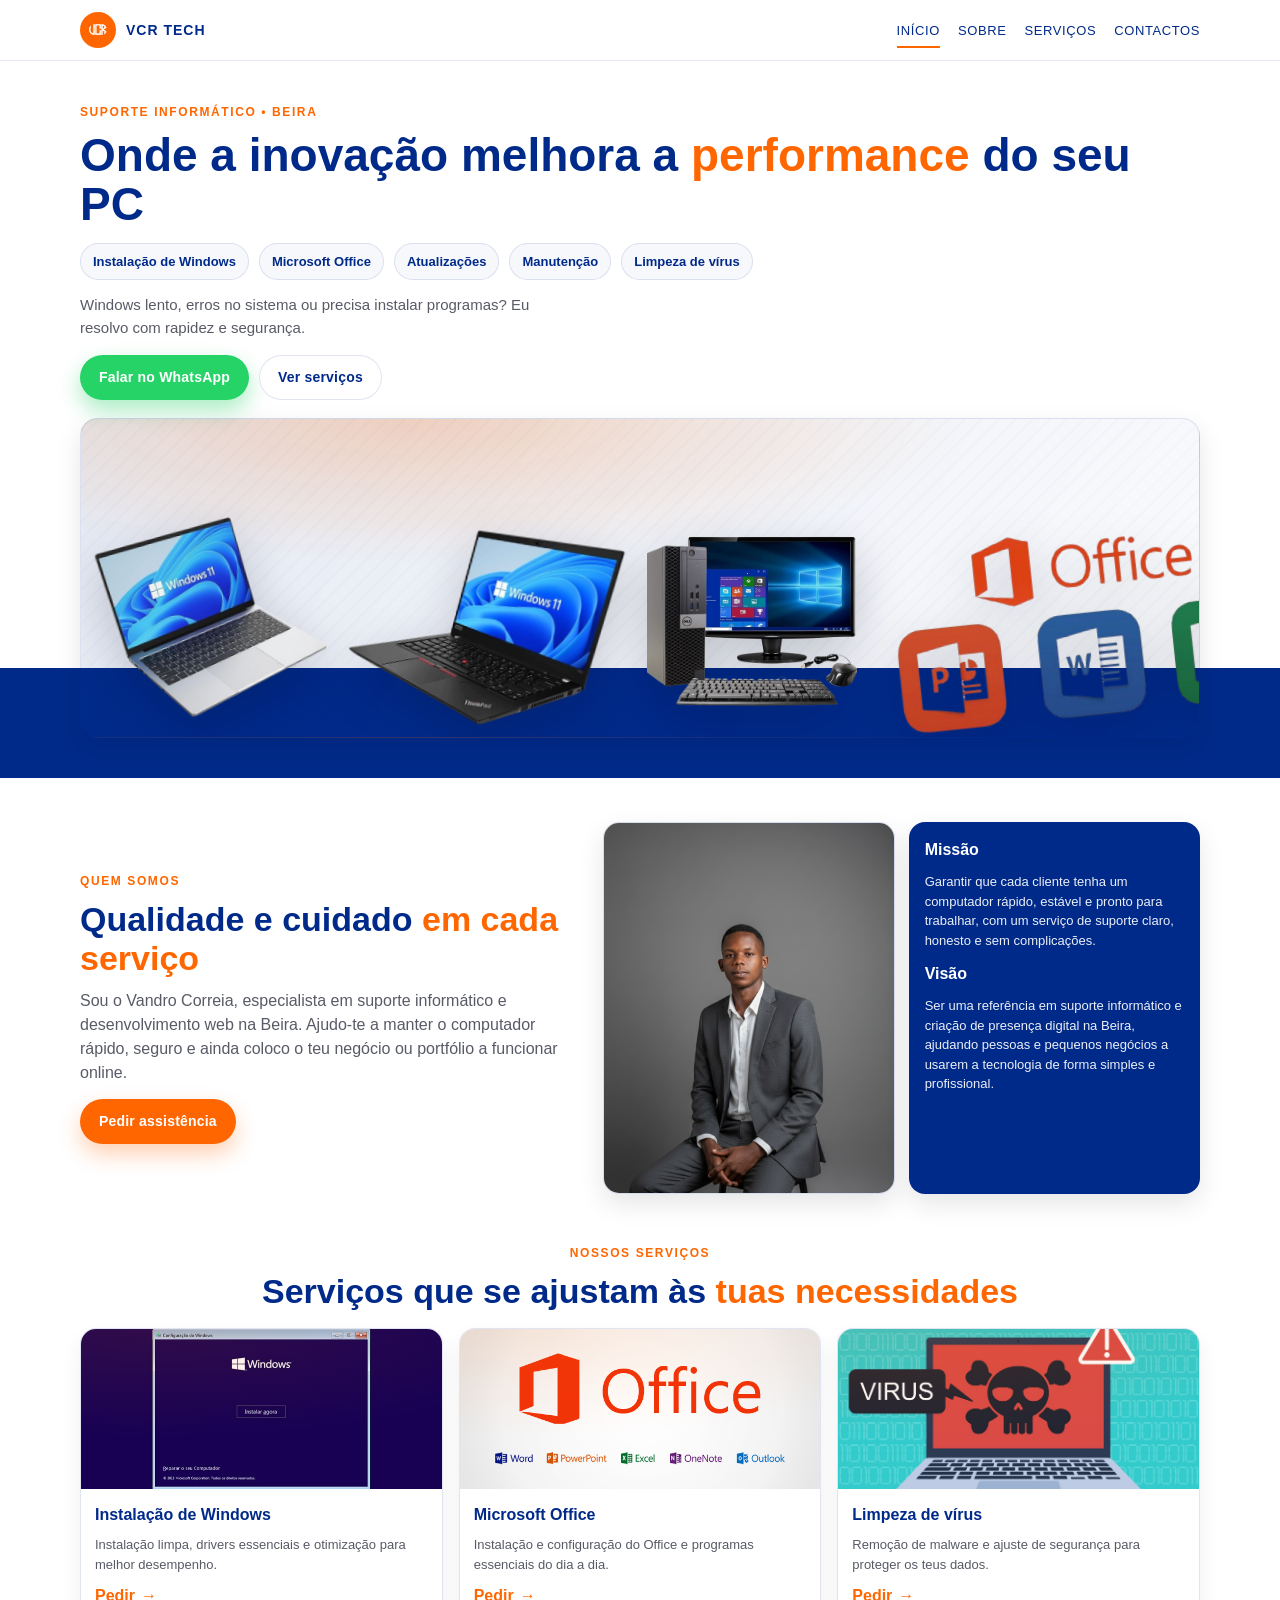
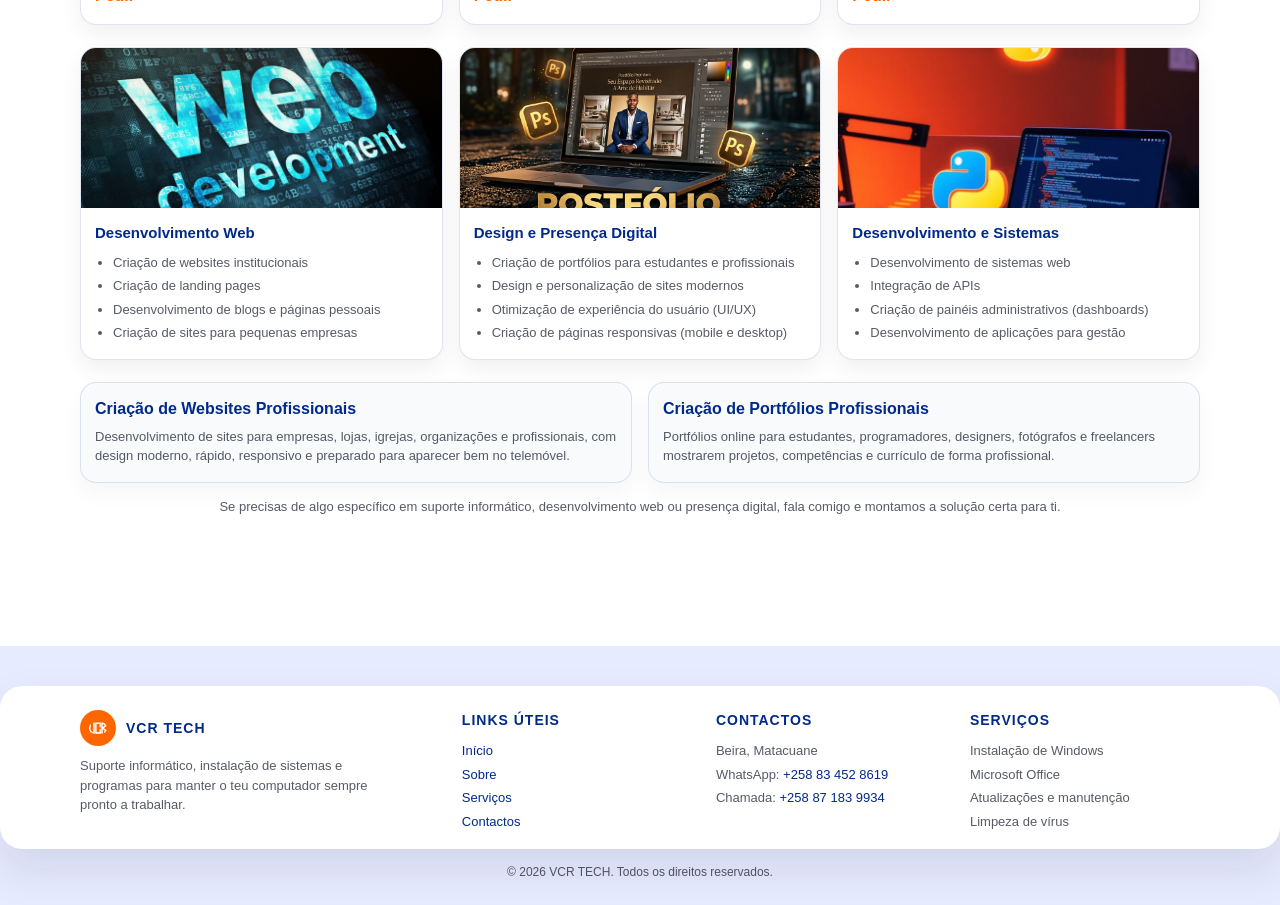
==== index.html @ 9ab08c41 "Novo commit Numero" ====
<!DOCTYPE html>
<html lang="pt">
<head>
    <meta charset="UTF-8">
    <meta name="viewport" content="width=device-width, initial-scale=1.0">
    <title>VCR TECH - Suporte Informático</title>
    <link rel="stylesheet" href="style.css">
</head>
<body>
    <header class="top-bar">
        <div class="container top-bar-inner">
            <div class="logo-area">
                <span class="logo-mark">
                    <img src="img/2.png" alt="VCR TECH logo">
                </span>
                <span class="logo-text">VCR TECH</span>
            </div>
            <nav>
                <ul>
                    <li><a href="#inicio">Início</a></li>
                    <li><a href="#sobre">Sobre</a></li>
                    <li><a href="#servicos">Serviços</a></li>
                    <li><a href="contactos.html">Contactos</a></li>
                </ul>
            </nav>
        </div>
    </header>

    <main>
        <section id="inicio" class="hero">
            <div class="container hero-inner">
                <div class="hero-copy">
                    <p class="eyebrow">Suporte Informático • Beira</p>
                    <h1 class="hero-title">
                        Onde a inovação melhora a
                        <span class="accent">performance</span> do seu PC
                    </h1>

                    <div class="chips" aria-label="Serviços rápidos">
                        <span class="chip">Instalação de Windows</span>
                        <span class="chip">Microsoft Office</span>
                        <span class="chip">Atualizações</span>
                        <span class="chip">Manutenção</span>
                        <span class="chip">Limpeza de vírus</span>
                    </div>

                    <p class="hero-subtitle">
                        Windows lento, erros no sistema ou precisa instalar programas? Eu resolvo com rapidez e segurança.
                    </p>

                    <div class="hero-actions">
                        <a href="https://wa.me/258845417450?text=Ol%C3%A1%2C%20vim%20do%20site%20VCR%20TECH%20e%20preciso%20de%20ajuda%20com%20o%20meu%20computador." target="_blank" rel="noopener" class="btn btn-whatsapp">Falar no WhatsApp</a>
                        <a href="#servicos" class="btn btn-ghost">Ver serviços</a>
                    </div>
                </div>
            </div>

            <div class="container hero-media">
                <div class="media-frame" role="region" aria-label="Galeria de computadores (animação)">
                    <div class="pc-marquee" aria-hidden="true">
                        <div class="pc-track">
                            <img src="img/pc1-removebg-preview.png" alt="">
                            <img src="img/pc2-removebg-preview.png" alt="">
                            <img src="img/pc3-removebg-preview.png" alt="">
                            <img src="img/office-removebg-preview.png" alt="">
                            <!-- repetição para loop suave -->
                            <img src="img/pc1-removebg-preview.png" alt="">
                            <img src="img/pc2-removebg-preview.png" alt="">
                            <img src="img/pc3-removebg-preview.png" alt="">
                          <img src="img/office-removebg-preview.png" alt="">
                        </div>
                    </div>
                </div>
            </div>

            <div class="hero-band" aria-hidden="true"></div>
        </section>

        <section id="sobre" class="about">
            <div class="container about-inner">
                <div class="about-copy">
                    <p class="section-kicker">Quem Somos</p>
                    <h2 class="section-title">
                        Qualidade e cuidado
                        <span class="accent">em cada serviço</span>
                    </h2>
                    <p class="section-text">
                        Sou o Vandro Correia, especialista em suporte informático e desenvolvimento web na Beira.
                        Ajudo-te a manter o computador rápido, seguro e ainda coloco o teu negócio ou portfólio a funcionar online.
                    </p>
                    <a href="contactos.html" class="btn btn-primary">Pedir assistência</a>
                </div>

                <div class="about-cards">
                    <div class="about-photo">
                        <img src="img/vcr1.png" alt="Vandro Correia - Especialista em suporte informático e desenvolvimento web">
                    </div>
                    <div class="mission-card">
                        <h3>Missão</h3>
                        <p>
                            Garantir que cada cliente tenha um computador rápido, estável e pronto para trabalhar, com um serviço de suporte claro, honesto e sem complicações.
                        </p>
                        <h3 style="margin-top:12px;">Visão</h3>
                        <p>
                            Ser uma referência em suporte informático e criação de presença digital na Beira, ajudando pessoas e pequenos negócios a usarem a tecnologia de forma simples e profissional.
                        </p>
                    </div>
                </div>
            </div>
        </section>

        <section id="servicos" class="services-section">
            <div class="container">
                <p class="section-kicker center">Nossos Serviços</p>
                <h2 class="section-title center">
                    Serviços que se ajustam às
                    <span class="accent">tuas necessidades</span>
                </h2>

                <div class="services-grid">
                    <article class="service-card">
                        <div class="service-media">
                            <img src="img/instala.jpg" alt="Instalação de Windows">
                        </div>
                        <div class="service-body">
                            <h3>Instalação de Windows</h3>
                            <p>Instalação limpa, drivers essenciais e otimização para melhor desempenho.</p>
                            <a class="service-link" href="contactos.html">Pedir</a>
                        </div>
                    </article>

                    <article class="service-card">
                        <div class="service-media">
                            <img src="img/office.png" alt="Instalação do Microsoft Office">
                        </div>
                        <div class="service-body">
                            <h3>Microsoft Office</h3>
                            <p>Instalação e configuração do Office e programas essenciais do dia a dia.</p>
                            <a class="service-link" href="#contactos">Pedir</a>
                        </div>
                    </article>

                    <article class="service-card">
                        <div class="service-media">
                            <img src="img/virus.jpg" alt="Limpeza de vírus e remoção de malware">
                        </div>
                        <div class="service-body">
                            <h3>Limpeza de vírus</h3>
                            <p>Remoção de malware e ajuste de segurança para proteger os teus dados.</p>
                            <a class="service-link" href="#contactos">Pedir</a>
                        </div>
                    </article>
                </div>

                <div class="services-category-grid">
                    <article class="service-card service-card-category">
                        <div class="service-media">
                            <img src="img/web.jpg" alt="Desenvolvimento de sites e portfólios">
                        </div>
                        <div class="service-body">
                            <h3>Desenvolvimento Web</h3>
                            <ul class="service-list">
                                <li>Criação de websites institucionais</li>
                              
                                <li>Criação de landing pages</li>
                                <li>Desenvolvimento de blogs e páginas pessoais</li>
                                <li>Criação de sites para pequenas empresas</li>
                            </ul>
                        </div>
                    </article>

                    <article class="service-card service-card-category">
                        <div class="service-media">
                            <img src="img/dpg.png" alt="Design de sites e presença digital">
                        </div>
                        <div class="service-body">
                            <h3>Design e Presença Digital</h3>
                            <ul class="service-list">
                                <li>Criação de portfólios para estudantes e profissionais</li>
                                <li>Design e personalização de sites modernos</li>
                                <li>Otimização de experiência do usuário (UI/UX)</li>
                                <li>Criação de páginas responsivas (mobile e desktop)</li>
                            </ul>
                        </div>
                    </article>

                    <article class="service-card service-card-category">
                        <div class="service-media">
                            <img src="img/sys.jpg" alt="Desenvolvimento de sistemas web e dashboards">
                        </div>
                        <div class="service-body">
                            <h3>Desenvolvimento e Sistemas</h3>
                            <ul class="service-list">
                                <li>Desenvolvimento de sistemas web</li>
                                <li>Integração de APIs</li>
                                <li>Criação de painéis administrativos (dashboards)</li>
                                <li>Desenvolvimento de aplicações para gestão</li>
                            </ul>
                        </div>
                    </article>

                </div>

                <div class="services-highlight">
                    <article class="services-highlight-card">
                        <h3>Criação de Websites Profissionais</h3>
                        <p>Desenvolvimento de sites para empresas, lojas, igrejas, organizações e profissionais, com design moderno, rápido, responsivo e preparado para aparecer bem no telemóvel.</p>
                    </article>

                    <article class="services-highlight-card">
                        <h3>Criação de Portfólios Profissionais</h3>
                        <p>Portfólios online para estudantes, programadores, designers, fotógrafos e freelancers mostrarem projetos, competências e currículo de forma profissional.</p>
                    </article>
                </div>

                <p class="services-extra">
                    Se precisas de algo específico em suporte informático, desenvolvimento web ou presença digital, fala comigo e montamos a solução certa para ti.
                </p>
            </div>
        </section>

    </main>

    <footer class="site-footer">
        <div class="footer-main">
            <div class="container footer-inner">
                <div class="footer-col footer-brand">
                    <div class="logo-area footer-logo">
                        <span class="logo-mark">
                            <img src="img/2.png" alt="VCR TECH logo">
                        </span>
                        <span class="logo-text">VCR TECH</span>
                    </div>
                    <p class="footer-text">
                        Suporte informático, instalação de sistemas e programas para manter o teu computador sempre pronto a trabalhar.
                    </p>
                </div>

                <div class="footer-col">
                    <h4>Links úteis</h4>
                    <ul>
                        <li><a href="#inicio">Início</a></li>
                        <li><a href="#sobre">Sobre</a></li>
                        <li><a href="#servicos">Serviços</a></li>
                        <li><a href="contactos.html">Contactos</a></li>
                    </ul>
                </div>

                <div class="footer-col">
                    <h4>Contactos</h4>
                    <ul>
                        <li>Beira, Matacuane</li>
                        <li>WhatsApp: <a href="https://wa.me/258834528619" target="_blank">+258 83 452 8619</a></li>
                        <li>Chamada: <a href="tel:+258871839934">+258 87 183 9934</a></li>
                    </ul>
                </div>

                <div class="footer-col">
                    <h4>Serviços</h4>
                    <ul>
                        <li>Instalação de Windows</li>
                        <li>Microsoft Office</li>
                        <li>Atualizações e manutenção</li>
                        <li>Limpeza de vírus</li>
                    </ul>
                </div>
            </div>
        </div>
        <div class="footer-bottom">
            <span>© <span id="year"></span> VCR TECH. Todos os direitos reservados.</span>
        </div>
    </footer>

    <script>
        // Atualiza o ano automaticamente
        document.getElementById('year').textContent = new Date().getFullYear();

        // Destacar link de navegação conforme a secção visível
        const navLinks = document.querySelectorAll('header nav a');
        const sections = document.querySelectorAll('main section[id]');

        const observer = new IntersectionObserver(
            (entries) => {
                entries.forEach(entry => {
                    if (entry.isIntersecting) {
                        const id = entry.target.getAttribute('id');
                        navLinks.forEach(link => {
                            link.classList.toggle(
                                'active',
                                link.getAttribute('href') === `#${id}`
                            );
                        });
                    }
                });
            },
            {
                root: null,
                threshold: 0.5,
            }
        );

        sections.forEach(section => observer.observe(section));
    </script>
</body>
</html>
---- style.css ----
/* Layout inspirado na referência (azul + laranja) */
:root {
    --blue: #002a8a;
    --orange: #ff6600;
    --bg: #ffffff;
    --text: #0f172a;
    --muted: rgba(2, 6, 23, 0.66);
    --card: #ffffff;
    --line: rgba(0, 42, 138, 0.12);
    --shadow: 0 10px 26px rgba(2, 6, 23, 0.10);
    --radius: 16px;
}

* { box-sizing: border-box; margin: 0; padding: 0; }

html { scroll-behavior: smooth; }

body {
    font-family: Arial, Helvetica, sans-serif;
    background: var(--bg);
    color: var(--blue);
    line-height: 1.5;
}

a { color: inherit; }

.container {
    width: min(1120px, 100% - 48px);
    margin-inline: auto;
}

/* Top bar */
.top-bar {
    position: sticky;
    top: 0;
    z-index: 50;
    background: rgba(255, 255, 255, 0.86);
    backdrop-filter: blur(8px);
    border-bottom: 1px solid rgba(0, 42, 138, 0.10);
}

.top-bar-inner {
    display: flex;
    align-items: center;
    justify-content: space-between;
    padding: 12px 0;
    gap: 14px;
}

.logo-area {
    display: flex;
    align-items: center;
    gap: 10px;
    font-weight: 800;
    color: var(--blue);
}

.logo-mark {
    width: 36px;
    height: 36px;
    border-radius: 999px;
    background: #ff6600; /* fundo circular laranja */
    display: inline-flex;
    align-items: center;
    justify-content: center;
}

.logo-mark img {
    width: 80%;
    height: 80%;
    border-radius: 0;
    object-fit: contain;
    display: block;
}

.logo-text {
    font-size: 14px;
    text-transform: uppercase;
    letter-spacing: 1px;
}

nav ul {
    list-style: none;
    display: flex;
    gap: 18px;
    align-items: center;
}

nav a {
    text-decoration: none;
    font-size: 13px;
    text-transform: uppercase;
    letter-spacing: 0.6px;
    padding: 8px 0;
    border-bottom: 2px solid transparent;
    transition: 0.15s ease;
}

nav a.active,
nav a:hover {
    border-bottom-color: var(--orange);
}

main { padding: 24px 0 60px; }

/* Buttons */
.btn {
    display: inline-flex;
    align-items: center;
    justify-content: center;
    gap: 8px;
    padding: 11px 18px;
    border-radius: 999px;
    text-decoration: none;
    font-weight: 800;
    letter-spacing: 0.2px;
    font-size: 14px;
    border: 1px solid transparent;
    transition: 0.15s ease;
    user-select: none;
}

.btn-primary {
    background: var(--orange);
    color: #fff;
    box-shadow: 0 10px 22px rgba(255, 102, 0, 0.30);
}

.btn-primary:hover { transform: translateY(-1px); }

.btn-ghost {
    background: #fff;
    border-color: var(--line);
    color: var(--blue);
}

.btn-whatsapp {
    background: #25d366;
    color: #ffffff;
    box-shadow: 0 10px 22px rgba(37, 211, 102, 0.40);
}

.btn-whatsapp:hover {
    transform: translateY(-1px);
    background: #1ebe5d;
}

.btn-ghost:hover { border-color: rgba(0, 42, 138, 0.22); }

.btn-small { padding: 9px 14px; font-size: 13px; }

/* Hero */
.hero { position: relative; }

.hero-inner {
    display: grid;
    grid-template-columns: 1fr;
    gap: 22px;
    align-items: start;
    padding: 18px 0 0;
}

.eyebrow {
    color: var(--orange);
    text-transform: uppercase;
    letter-spacing: 1.6px;
    font-size: 12px;
    font-weight: 800;
    margin-bottom: 10px;
}

.hero-title {
    font-size: clamp(30px, 4vw, 46px);
    line-height: 1.06;
    margin-bottom: 14px;
    color: var(--blue);
}

.accent { color: var(--orange); }

.chips {
    display: flex;
    flex-wrap: wrap;
    gap: 10px;
    margin: 8px 0 14px;
}

.chip {
    display: inline-flex;
    align-items: center;
    padding: 8px 12px;
    border-radius: 999px;
    border: 1px solid rgba(0, 42, 138, 0.12);
    background: rgba(0, 42, 138, 0.03);
    color: var(--blue);
    font-weight: 700;
    font-size: 13px;
}

.hero-subtitle {
    max-width: 56ch;
    color: var(--muted);
    font-size: 15px;
    margin-bottom: 16px;
}

.hero-actions { display: flex; gap: 10px; flex-wrap: wrap; }

.hero-media { margin-top: 18px; position: relative; z-index: 2; }

.media-frame {
    height: clamp(200px, 28vw, 320px);
    border-radius: 18px;
    background:
        radial-gradient(1000px 260px at 30% 0%, rgba(255, 102, 0, 0.22), transparent 55%),
        linear-gradient(120deg, rgba(0, 42, 138, 0.10), rgba(0, 42, 138, 0.02));
    border: 1px solid var(--line);
    box-shadow: var(--shadow);
    position: relative;
    overflow: hidden;
}

.media-frame::before {
    content: "";
    position: absolute;
    inset: 0;
    background:
        repeating-linear-gradient(135deg, rgba(0, 42, 138, 0.08) 0 2px, transparent 2px 12px);
    opacity: 0.25;
}

/* “Vídeo” falso: PCs passando automaticamente */
.pc-marquee {
    position: absolute;
    inset: 0;
    display: flex;
    align-items: flex-end;
    padding: 16px 18px;
}

.pc-track {
    display: flex;
    align-items: flex-end;
    gap: 26px;
    width: max-content;
    animation: pcScroll 14s linear infinite;
    will-change: transform;
}

.pc-track img {
    height: clamp(120px, 18vw, 210px);
    width: auto;
    object-fit: contain;
    filter: drop-shadow(0 16px 24px rgba(2, 6, 23, 0.20));
    user-select: none;
    pointer-events: none;
}

.pc-track img:nth-child(1),
.pc-track img:nth-child(4) {
    transform: rotate(-6deg) translateY(8px);
}

.pc-track img:nth-child(2),
.pc-track img:nth-child(5) {
    transform: rotate(6deg) translateY(12px);
}

.pc-track img:nth-child(3),
.pc-track img:nth-child(6) {
    transform: translateY(0);
}

@keyframes pcScroll {
    0% {
        transform: translateX(0);
    }
    100% {
        transform: translateX(-50%);
    }
}

@media (prefers-reduced-motion: reduce) {
    .pc-track { animation: none; }
}

.hero-band {
    margin-top: -70px;
    height: 110px;
    background: var(--blue);
}

/* Sections */
.section-kicker {
    color: var(--orange);
    font-weight: 900;
    text-transform: uppercase;
    letter-spacing: 1.6px;
    font-size: 12px;
    margin-bottom: 10px;
}

.section-title {
    font-size: clamp(26px, 3vw, 34px);
    line-height: 1.12;
    color: var(--blue);
    margin-bottom: 12px;
}

.section-text {
    color: var(--muted);
    max-width: 60ch;
    margin-bottom: 14px;
}

.center { text-align: center; }

/* About */
.about { padding: 44px 0 10px; }

.about-inner {
    display: grid;
    grid-template-columns: 1.05fr 1.25fr;
    gap: 22px;
    align-items: center;
}

.about-cards {
    display: grid;
    grid-template-columns: 1fr 1fr;
    gap: 14px;
    align-items: stretch;
}

.about-photo {
    min-height: 220px;
    border-radius: var(--radius);
    border: 1px solid var(--line);
    box-shadow: var(--shadow);
    background: #f3f5fb;
    overflow: hidden;
    display: flex;
}

.about-photo img {
    width: 100%;
    height: 100%;
    min-height: 220px;
    object-fit: cover;
    object-position: center;
    display: block;
}

.mission-card {
    border-radius: var(--radius);
    background: var(--blue);
    color: #fff;
    padding: 16px;
    box-shadow: var(--shadow);
}

.mission-card h3 { font-size: 16px; margin-bottom: 10px; }
.mission-card p { opacity: 0.92; font-size: 13px; }
.mission-actions { margin-top: 12px; }
.mission-card .btn-ghost { background: rgba(255, 255, 255, 0.12); border-color: rgba(255, 255, 255, 0.22); color: #fff; }

/* Services */
.services-section { padding: 40px 0 10px; }

.services-grid {
    display: grid;
    grid-template-columns: repeat(3, minmax(0, 1fr));
    gap: 16px;
    margin-top: 18px;
}

.services-extra {
    margin-top: 14px;
    text-align: center;
    font-size: 13px;
    color: var(--muted);
}

.services-category-grid {
    margin-top: 22px;
    display: grid;
    grid-template-columns: repeat(3, minmax(0, 1fr));
    gap: 16px;
}

.service-card-category .service-body h3 {
    font-size: 15px;
    margin-bottom: 8px;
}

.service-list {
    list-style: disc;
    padding-left: 18px;
    color: var(--muted);
    font-size: 13px;
    display: flex;
    flex-direction: column;
    gap: 4px;
}

.services-highlight {
    margin-top: 22px;
    display: grid;
    grid-template-columns: repeat(2, minmax(0, 1fr));
    gap: 16px;
}

.services-highlight-card {
    border-radius: var(--radius);
    border: 1px solid var(--line);
    background: #f8fafc;
    padding: 14px 14px 16px;
    box-shadow: 0 10px 22px rgba(2, 6, 23, 0.04);
}

.services-highlight-card h3 {
    font-size: 16px;
    margin-bottom: 6px;
    color: var(--blue);
}

.services-highlight-card p {
    font-size: 13px;
    color: var(--muted);
}

.service-card {
    border-radius: var(--radius);
    overflow: hidden;
    border: 1px solid var(--line);
    background: var(--card);
    box-shadow: 0 10px 22px rgba(2, 6, 23, 0.06);
}

.service-media {
    height: 160px;
    position: relative;
    overflow: hidden;
    background: #f3f5fb;
}

.service-media img {
    width: 100%;
    height: 100%;
    object-fit: cover;
    display: block;
}

.service-media::after {
    content: "";
    position: absolute;
    inset: 0;
    background: radial-gradient(700px 180px at 20% 0%, rgba(255, 102, 0, 0.18), transparent 60%);
    pointer-events: none;
    opacity: 0.6;
}

.service-body { padding: 14px 14px 16px; }
.service-body h3 { font-size: 16px; margin-bottom: 8px; color: var(--blue); }
.service-body p { color: var(--muted); font-size: 13px; margin-bottom: 10px; }

.service-link {
    display: inline-flex;
    align-items: center;
    gap: 6px;
    color: var(--orange);
    font-weight: 900;
    text-decoration: none;
}

.service-link::after { content: "→"; }

/* Contact */
.contact-section { padding: 40px 0 0; }

.contact-card {
    border-radius: var(--radius);
    padding: 18px 18px 20px;
    background: var(--orange);
    color: #ffffff;
    box-shadow: 0 14px 32px rgba(255, 102, 0, 0.22);
}

.contact-card h2 { font-size: 20px; margin-bottom: 8px; }
.contact-name { font-weight: 900; font-size: 16px; }
.contact-city { font-size: 13px; opacity: 0.92; margin-top: 2px; }

.phones {
    margin: 10px 0 10px;
    display: flex;
    flex-direction: column;
    gap: 8px;
}

.phone-item {
    display: flex;
    flex-wrap: wrap;
    gap: 8px;
    align-items: baseline;
    color: #ffffff;
    text-decoration: none;
    font-size: 14px;
}

.phone-item:hover { text-decoration: underline; }
.phone-label { font-weight: 800; }
.phone-number { font-weight: 900; }
.contact-note { font-size: 13px; opacity: 0.95; max-width: 70ch; }

.contact-page {
    padding: 40px 0 40px;
}

.contact-layout {
    display: grid;
    grid-template-columns: minmax(0, 0.9fr) minmax(0, 1.2fr);
    gap: 28px;
    align-items: flex-start;
}

.contact-info-block h2 {
    font-size: 20px;
    margin-bottom: 8px;
    color: var(--blue);
}

.contact-text {
    font-size: 14px;
    color: var(--muted);
    margin-bottom: 16px;
}

.contact-info-group {
    margin-bottom: 16px;
}

.contact-info-group h3 {
    font-size: 14px;
    font-weight: 800;
    margin-bottom: 4px;
    color: var(--orange);
}

.contact-lines {
    font-size: 13px;
    color: var(--muted);
}

.contact-lines a {
    color: var(--blue);
    text-decoration: none;
}

.contact-lines a:hover {
    text-decoration: underline;
}

.contact-form-block h2 {
    font-size: 20px;
    margin-bottom: 12px;
    color: var(--blue);
}

.contact-form {
    border-radius: var(--radius);
    border: 1px solid var(--line);
    padding: 16px 16px 18px;
    background: #ffffff;
    box-shadow: var(--shadow);
}

.form-row {
    display: flex;
    flex-direction: column;
    gap: 6px;
    margin-bottom: 12px;
}

.form-row label {
    font-size: 13px;
    font-weight: 700;
    color: var(--blue);
}

.form-row input,
.form-row textarea {
    border-radius: 8px;
    border: 1px solid var(--line);
    padding: 8px 10px;
    font-size: 14px;
    font-family: inherit;
}

.form-row input:focus,
.form-row textarea:focus {
    outline: 2px solid rgba(0, 42, 138, 0.30);
    outline-offset: 1px;
}

/* Footer */
.site-footer {
    margin-top: 60px;
    padding: 40px 0 24px;
    background: #e7ebff;
    color: var(--text);
}

.footer-main {
    background: #ffffff;
    padding: 24px 0 18px;
    border-radius: 22px;
    box-shadow: 0 20px 45px rgba(15, 23, 42, 0.10);
}

.footer-inner {
    display: grid;
    grid-template-columns: 1.4fr repeat(3, minmax(0, 0.9fr));
    gap: 24px;
    align-items: flex-start;
}

.footer-logo .logo-text { color: var(--blue); }

.footer-text {
    margin-top: 10px;
    font-size: 13px;
    max-width: 40ch;
    color: var(--muted);
}

.footer-col h4 {
    font-size: 14px;
    font-weight: 800;
    margin-bottom: 10px;
    text-transform: uppercase;
    letter-spacing: 1px;
    color: var(--blue);
}

.footer-col ul {
    list-style: none;
    font-size: 13px;
    display: flex;
    flex-direction: column;
    gap: 4px;
    color: var(--muted);
}

.footer-col a {
    color: var(--blue);
    text-decoration: none;
}

.footer-col a:hover { text-decoration: underline; }

.footer-bottom {
    margin-top: 14px;
    text-align: center;
    font-size: 12px;
    color: rgba(15, 23, 42, 0.7);
}

/* Responsive */
@media (max-width: 900px) {
    nav ul { gap: 12px; }

    .hero-inner {
        grid-template-columns: 1fr;
        gap: 14px;
    }

    .about-inner { grid-template-columns: 1fr; }
    .about-cards { grid-template-columns: 1fr; }
    .contact-layout { grid-template-columns: 1fr; }
 
    .services-grid { grid-template-columns: 1fr; }
    .services-category-grid { grid-template-columns: 1fr; }
    .services-highlight { grid-template-columns: 1fr; }
}

@media (max-width: 640px) {
    .container { width: min(1120px, 100% - 28px); }

    .top-bar-inner {
        flex-wrap: wrap;
        justify-content: center;
    }

    nav ul {
        width: 100%;
        justify-content: center;
        flex-wrap: wrap;
    }

    .hero-band { margin-top: -60px; height: 96px; }
}
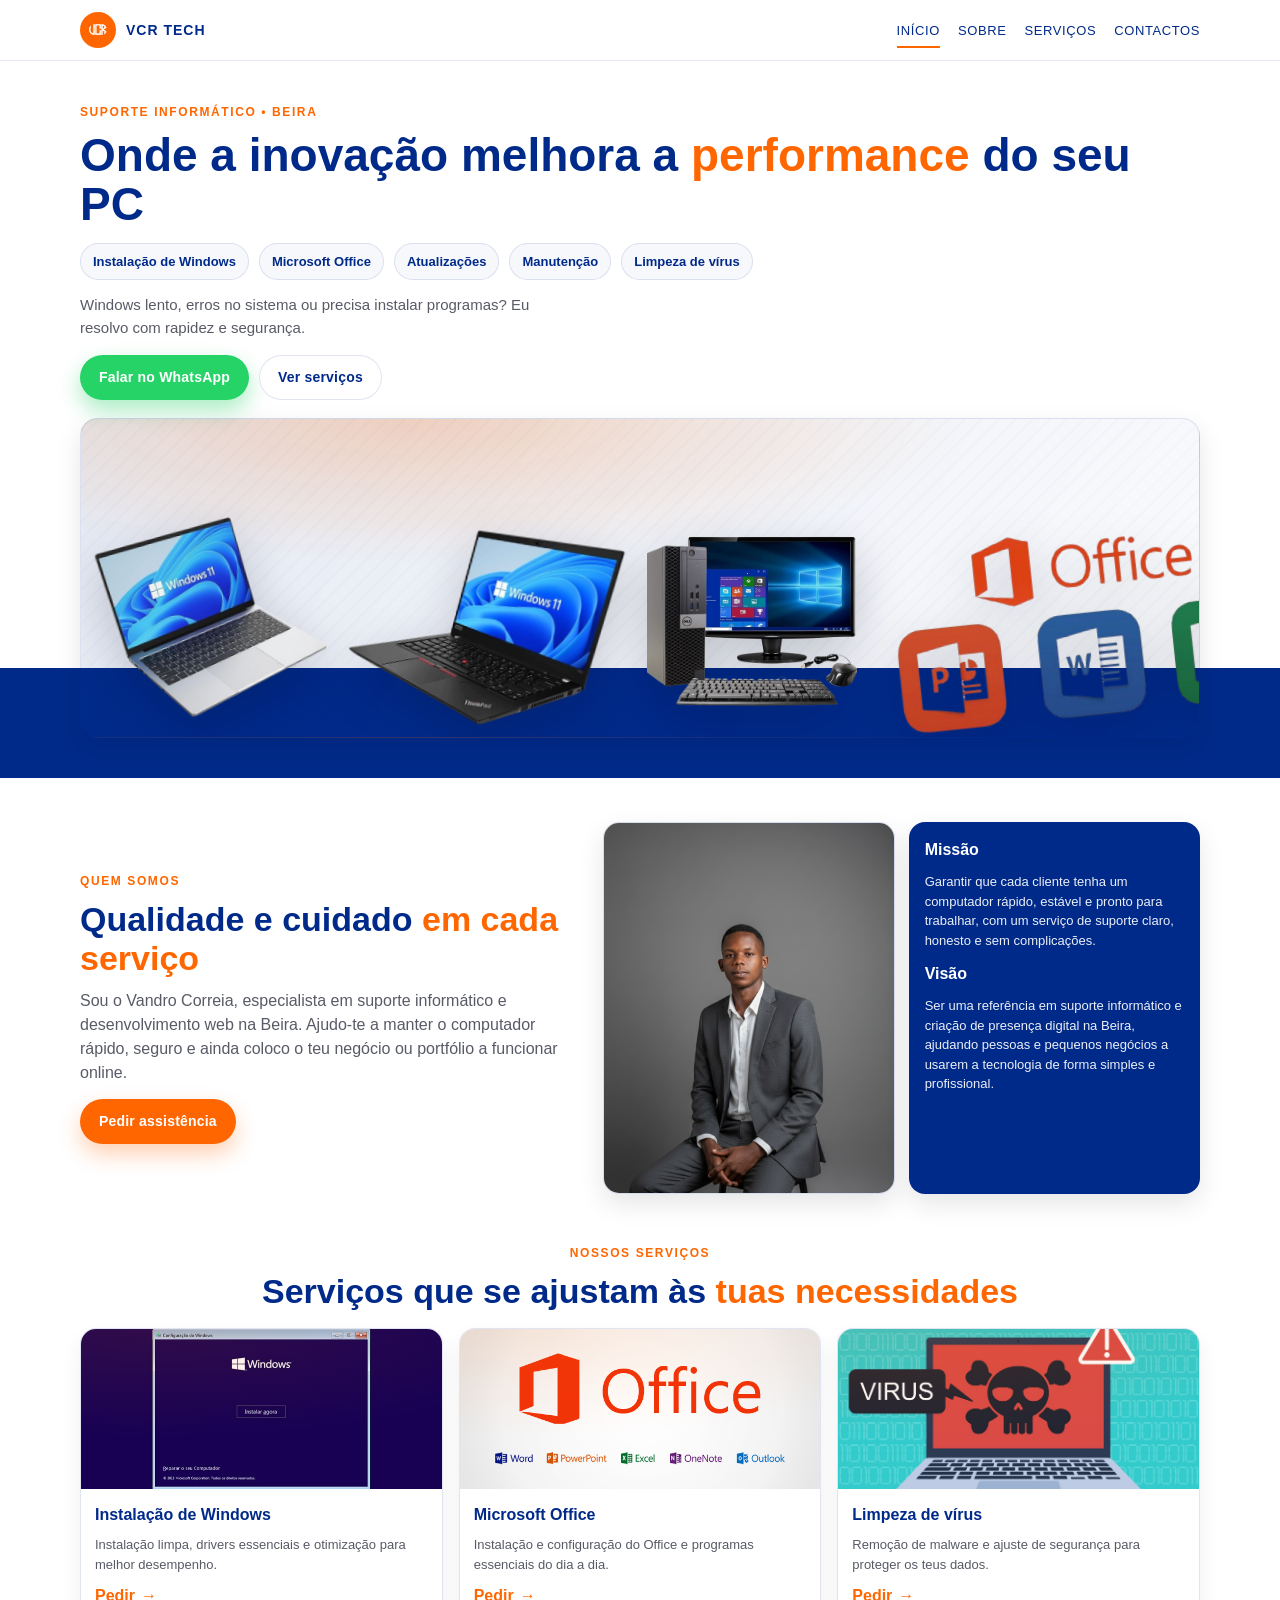
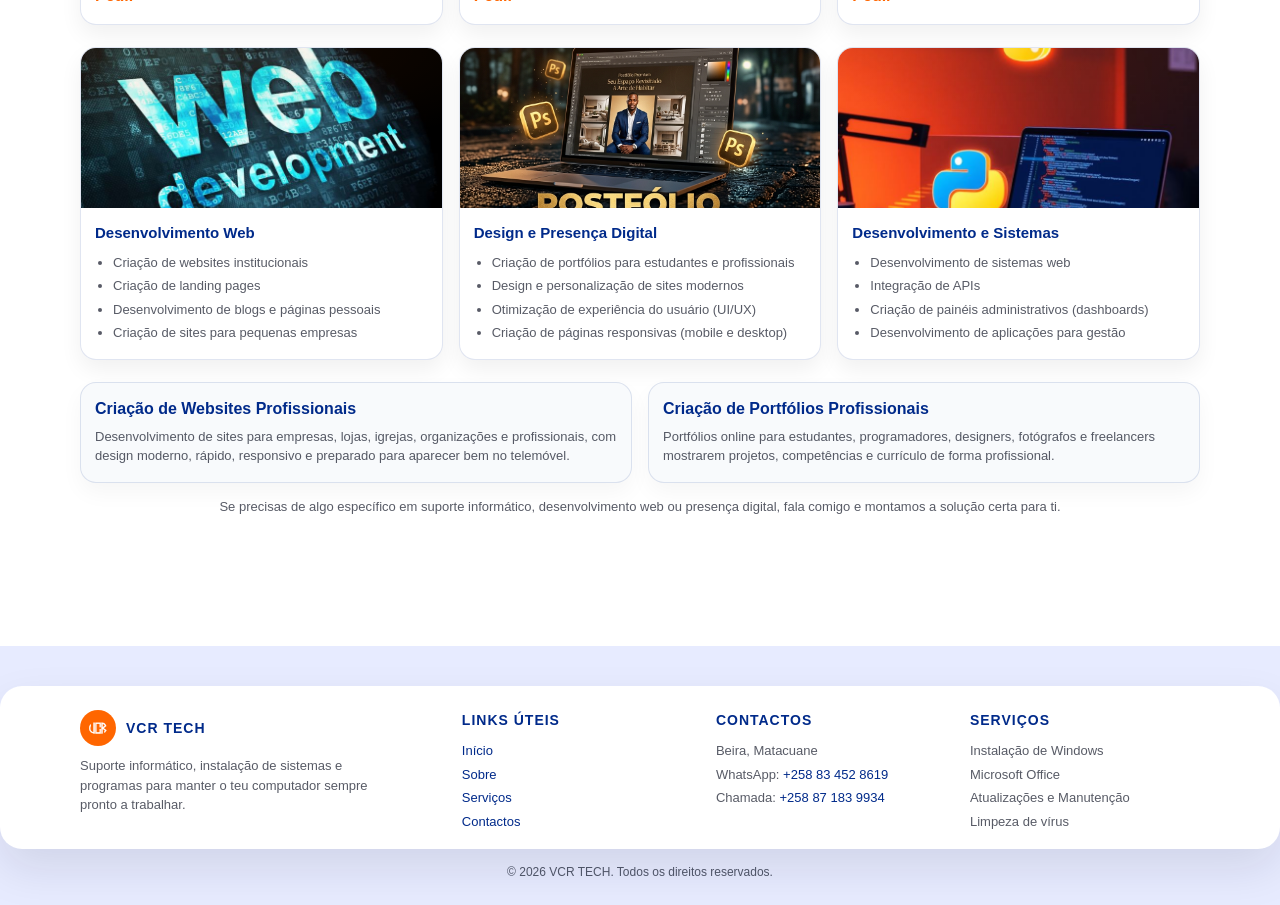
==== commit 5ca22dc2: "number" ====
--- a/index.html
+++ b/index.html
@@ -260,7 +260,7 @@
                     <ul>
                         <li>Instalação de Windows</li>
                         <li>Microsoft Office</li>
-                        <li>Atualizações e manutenção</li>
+                        <li>Atualizações e Manutenção</li>
                         <li>Limpeza de vírus</li>
                     </ul>
                 </div>
@@ -272,10 +272,10 @@
     </footer>
 
     <script>
-        // Atualiza o ano automaticamente
+        //Atualiza o ano automaticamente
         document.getElementById('year').textContent = new Date().getFullYear();
 
-        // Destacar link de navegação conforme a secção visível
+        //Destacar link de navegação conforme a secção visível
         const navLinks = document.querySelectorAll('header nav a');
         const sections = document.querySelectorAll('main section[id]');
 
